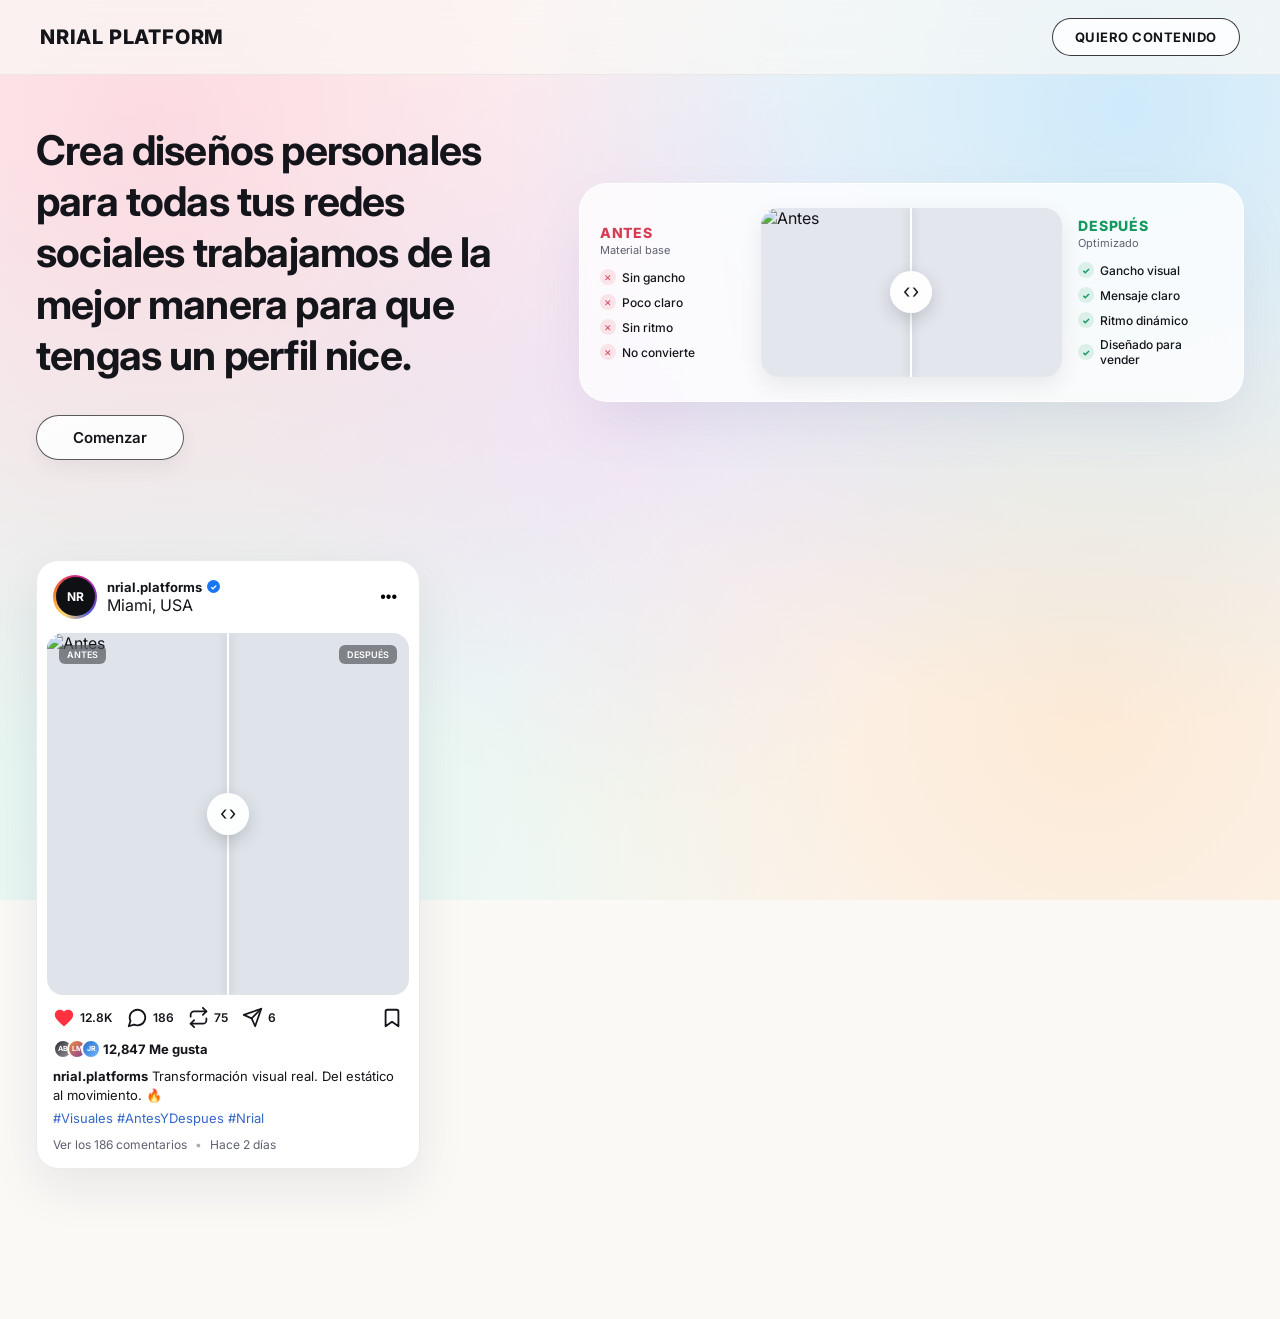
==== index.html @ 4b120d2f "let be" ====
<!doctype html>
<html lang="es">

<head>
  <meta charset="utf-8" />
  <meta name="viewport" content="width=device-width, initial-scale=1" />
  <title>NRIAL PLATFORM</title>

  <!-- Tipografía Inter -->
  <link rel="preconnect" href="https://fonts.googleapis.com">
  <link rel="preconnect" href="https://fonts.gstatic.com" crossorigin>
  <link href="https://fonts.googleapis.com/css2?family=Inter:wght@400;500;600;700;800&display=swap" rel="stylesheet">

  <link rel="stylesheet" href="styles.css" />
</head>

<body>

  <!-- =========================================
       BARRA DE NAVEGACIÓN
  ========================================== -->
  <header class="navbar">
    <div class="nav-container">
      <div class="brand">NRIAL PLATFORM</div>
      <a href="#contacto" class="btn-nav">QUIERO CONTENIDO</a>
    </div>
  </header>


  <!-- =========================================
       1. SECCIÓN INICIO (HERO HORIZONTAL 16:9)
  ========================================== -->
  <section class="hero-wrapper">
    <div class="hero-grid">

      <div class="hero-left">
        <h1 class="hero-title">
          Crea diseños personales para todas tus redes sociales trabajamos de la mejor manera para que tengas un perfil nice.
        </h1>

        <div class="hero-action">
          <a href="#comenzar" class="btn-start">Comenzar</a>
        </div>
      </div>

      <div class="hero-right">
        <div class="card-horizontal">

          <div class="panel-side side-before">
            <h2 class="panel-title">ANTES</h2>
            <span class="panel-subtitle">Material base</span>
            <ul class="panel-list">
              <li><span class="bullet-cross">✕</span> Sin gancho</li>
              <li><span class="bullet-cross">✕</span> Poco claro</li>
              <li><span class="bullet-cross">✕</span> Sin ritmo</li>
              <li><span class="bullet-cross">✕</span> No convierte</li>
            </ul>
          </div>

          <!-- Comparador horizontal del Hero -->
          <div class="comparator-16-9" data-comparison>
            <img
              class="media-layer"
              src="assets/videoantes.webp"
              alt="Antes"
              draggable="false"
            />

            <div class="media-clip">
              <img
                class="media-layer"
                src="assets/videodespues.webp"
                alt="Después"
                draggable="false"
              />
            </div>

            <div class="slider-line"></div>
            <div class="slider-handle">
              <span>‹</span><span>›</span>
            </div>
          </div>

          <div class="panel-side side-after">
            <h2 class="panel-title">DESPUÉS</h2>
            <span class="panel-subtitle">Optimizado</span>
            <ul class="panel-list">
              <li><span class="bullet-check">✓</span> Gancho visual</li>
              <li><span class="bullet-check">✓</span> Mensaje claro</li>
              <li><span class="bullet-check">✓</span> Ritmo dinámico</li>
              <li><span class="bullet-check">✓</span> Diseñado para vender</li>
            </ul>
          </div>

        </div>
      </div>

    </div>
  </section>


  <!-- =========================================
       2. SECCIÓN GALERÍA (GRID 2x3 + VER MÁS)
  ========================================== -->
  <section class="gallery-section">
    <div class="gallery-container">

      <!-- Cuadrícula 2x3 donde se inyectan las publicaciones -->
      <div class="cards-grid" id="cards-grid"></div>

      <!-- Botón Ver Más -->
      <div class="load-more-wrap">
        <button id="load-more-btn" class="btn-load-more" type="button">
          Ver más...
        </button>
      </div>

    </div>
  </section>

<!-- =========================================
       PLANTILLA REUTILIZABLE (TEXTOS 100% ESTÁTICOS)
  ========================================== -->
  <template id="card-template">
    <article class="ig-card">

      <!-- HEADER FIJO -->
      <header class="post-header">
        <div class="profile">
          <div class="story-ring">
            <div class="avatar"><span>NR</span></div>
          </div>

          <div class="profile-meta">
            <div class="username-row">
              <strong>nrial.platforms</strong>
              <span class="verified" aria-label="verificado">✓</span>
            </div>
            <span class="location">Miami, USA</span>
          </div>
        </div>

        <button class="more" type="button" aria-label="Más opciones">•••</button>
      </header>

      <!-- COMPARADOR (SOLO CAMBIAN LAS RUTAS) -->
      <div class="comparison-wrap">
        <div class="comparison" data-comparison>
          <img class="before-media" alt="Antes" draggable="false" loading="lazy" />

          <div class="after-clip">
            <video class="after-video" muted loop playsinline preload="none"></video>
          </div>

          <span class="media-label before-label">Antes</span>
          <span class="media-label after-label">Después</span>

          <div class="slider-line"></div>
          <div class="slider-handle">
            <span>‹</span><span>›</span>
          </div>
        </div>
      </div>

      <!-- ACCIONES FIJAS -->
      <div class="post-actions">
        <div class="left-actions">
          <div class="action-item liked">
            <svg aria-label="Me gusta" width="22" height="22" viewBox="0 0 24 24" fill="#ff3040">
              <path d="M12 21.35l-1.45-1.32C5.4 15.36 2 12.28 2 8.5 2 5.42 4.42 3 7.5 3c1.74 0 3.41.81 4.5 2.09C13.09 3.81 14.76 3 16.5 3 19.58 3 22 5.42 22 8.5c0 3.78-3.4 6.86-8.55 11.54L12 21.35z"/>
            </svg>
            <span>12.8K</span>
          </div>

          <div class="action-item">
            <svg aria-label="Comentar" width="22" height="22" viewBox="0 0 24 24" fill="none" stroke="currentColor" stroke-width="2" stroke-linecap="round" stroke-linejoin="round">
              <path d="M21 11.5a8.38 8.38 0 0 1-.9 3.8 8.5 8.5 0 0 1-7.6 4.7 8.38 8.38 0 0 1-3.8-.9L3 21l1.9-5.7a8.38 8.38 0 0 1-.9-3.8 8.5 8.5 0 0 1 4.7-7.6 8.38 8.38 0 0 1 3.8-.9h.5a8.48 8.48 0 0 1 8 8v.5z"/>
            </svg>
            <span>186</span>
          </div>

          <div class="action-item">
            <svg aria-label="Repost" width="21" height="21" viewBox="0 0 24 24" fill="none" stroke="currentColor" stroke-width="2" stroke-linecap="round" stroke-linejoin="round">
              <polyline points="17 1 21 5 17 9"></polyline>
              <path d="M3 11V9a4 4 0 0 1 4-4h14"></path>
              <polyline points="7 23 3 19 7 15"></polyline>
              <path d="M21 13v2a4 4 0 0 1-4 4H3"></path>
            </svg>
            <span>75</span>
          </div>

          <div class="action-item">
            <svg aria-label="Compartir" width="21" height="21" viewBox="0 0 24 24" fill="none" stroke="currentColor" stroke-width="2" stroke-linecap="round" stroke-linejoin="round">
              <line x1="22" y1="2" x2="11" y2="13"></line>
              <polygon points="22 2 15 22 11 13 2 9 22 2"></polygon>
            </svg>
            <span>6</span>
          </div>
        </div>

        <div class="action-item save-action">
          <svg aria-label="Guardar" width="22" height="22" viewBox="0 0 24 24" fill="none" stroke="currentColor" stroke-width="2" stroke-linecap="round" stroke-linejoin="round">
            <path d="M19 21l-7-5-7 5V5a2 2 0 0 1 2-2h10a2 2 0 0 1 2 2z"></path>
          </svg>
        </div>
      </div>

      <!-- ENGAGEMENT FIJO -->
      <div class="engagement">
        <div class="mini-avatars" aria-hidden="true">
          <span>AB</span><span>LM</span><span>JR</span>
        </div>
        <strong>12,847 Me gusta</strong>
      </div>

      <!-- DESCRIPCIÓN FIJA -->
      <div class="caption">
        <strong>nrial.platforms</strong>
        <span>Transformación visual real. Del estático al movimiento. 🔥</span>
        <div class="hashtags">#Visuales #AntesYDespues #Nrial</div>
      </div>

      <!-- FOOTER FIJO -->
      <footer class="post-footer">
        <button class="comments-link" type="button">Ver los 186 comentarios</button>
        <span class="dot">•</span>
        <span>Hace 2 días</span>
      </footer>

    </article>
  </template>

  <script src="script.js"></script>
</body>

</html>
---- styles.css ----
* {
  box-sizing: border-box;
}

:root {
  --text-main: #14151a;
  --text-muted: #5e6170;
  --bg-paper: #fbf9f6;
  --card-glass: rgba(255, 255, 255, 0.78);
  --border-soft: rgba(255, 255, 255, 0.95);
  --shadow-watercolor: 0 24px 60px -15px rgba(115, 95, 145, 0.15);
}

html, body {
  margin: 0;
  min-height: 100%;
  font-family: 'Inter', system-ui, -apple-system, sans-serif;
  color: var(--text-main);
  background-color: var(--bg-paper);

  /* Estilo Acuarela Orgánico */
  background-image:
    radial-gradient(circle at 12% 14%, rgba(255, 185, 205, 0.48) 0%, transparent 48%),
    radial-gradient(circle at 88% 12%, rgba(165, 220, 255, 0.52) 0%, transparent 45%),
    radial-gradient(circle at 50% 45%, rgba(225, 205, 255, 0.38) 0%, transparent 50%),
    radial-gradient(circle at 85% 80%, rgba(255, 215, 175, 0.45) 0%, transparent 46%),
    radial-gradient(circle at 15% 85%, rgba(185, 240, 232, 0.42) 0%, transparent 50%);
  background-attachment: fixed;
}

/* ======================================================
   NAVBAR
====================================================== */

.navbar {
  width: 100%;
  padding: 18px 40px;
  background: rgba(251, 249, 246, 0.65);
  backdrop-filter: blur(14px);
  -webkit-backdrop-filter: blur(14px);
  border-bottom: 1px solid rgba(225, 220, 215, 0.6);
  position: sticky;
  top: 0;
  z-index: 100;
}

.nav-container {
  max-width: 1400px;
  margin: 0 auto;
  display: flex;
  justify-content: space-between;
  align-items: center;
}

.brand {
  font-size: 20px;
  font-weight: 800;
  letter-spacing: 0.04em;
}

.btn-nav {
  text-decoration: none;
  font-size: 13px;
  font-weight: 700;
  letter-spacing: 0.04em;
  color: var(--text-main);
  padding: 10px 22px;
  border-radius: 999px;
  border: 1.5px solid rgba(20, 21, 26, 0.85);
  background: rgba(255, 255, 255, 0.85);
  transition: all 0.25s ease;
}

.btn-nav:hover {
  background: #14151a;
  color: #fff;
}

/* ======================================================
   1. HERO (INICIO)
====================================================== */

.hero-wrapper {
  max-width: 1400px;
  margin: 0 auto;
  padding: 50px 36px 70px;
}

.hero-grid {
  display: grid;
  grid-template-columns: 1fr 1.35fr;
  gap: 50px;
  align-items: center;
}

.hero-left {
  display: flex;
  flex-direction: column;
  align-items: flex-start;
}

.hero-title {
  font-size: clamp(30px, 3.2vw, 44px);
  line-height: 1.25;
  font-weight: 700;
  letter-spacing: -0.02em;
  margin: 0 0 34px;
}

.btn-start {
  display: inline-block;
  text-decoration: none;
  font-size: 15px;
  font-weight: 600;
  color: var(--text-main);
  background: rgba(255, 255, 255, 0.85);
  padding: 12px 36px;
  border-radius: 999px;
  border: 1.5px solid rgba(20, 21, 26, 0.7);
  box-shadow: 0 8px 20px rgba(0, 0, 0, 0.05);
  transition: all 0.2s ease;
}

.btn-start:hover {
  background: #14151a;
  color: #fff;
  border-color: #14151a;
  transform: translateY(-2px);
  box-shadow: 0 12px 26px rgba(0, 0, 0, 0.12);
}

.hero-right {
  width: 100%;
}

.card-horizontal {
  background: var(--card-glass);
  border: 1px solid var(--border-soft);
  border-radius: 28px;
  padding: 24px 20px;
  box-shadow: var(--shadow-watercolor);
  backdrop-filter: blur(20px);
  -webkit-backdrop-filter: blur(20px);

  display: grid;
  grid-template-columns: 145px 1fr 145px;
  gap: 16px;
  align-items: center;
}

.panel-side {
  display: flex;
  flex-direction: column;
}

.panel-title {
  font-size: 14px;
  font-weight: 800;
  letter-spacing: 0.06em;
  margin: 0;
}

.side-before .panel-title { color: #d63d54; }
.side-after .panel-title { color: #14995f; }

.panel-subtitle {
  font-size: 11px;
  color: var(--text-muted);
  margin-top: 2px;
  margin-bottom: 12px;
}

.panel-list {
  list-style: none;
  padding: 0;
  margin: 0;
  display: flex;
  flex-direction: column;
  gap: 9px;
}

.panel-list li {
  display: flex;
  align-items: center;
  gap: 6px;
  font-size: 12px;
  font-weight: 500;
}

.bullet-cross,
.bullet-check {
  width: 16px;
  height: 16px;
  border-radius: 50%;
  display: inline-grid;
  place-items: center;
  font-size: 9px;
  font-weight: 800;
  flex-shrink: 0;
}

.bullet-cross { background: rgba(230, 70, 90, 0.12); color: #d63d54; }
.bullet-check { background: rgba(20, 160, 100, 0.12); color: #14995f; }

.comparator-16-9 {
  --split: 50%;
  position: relative;
  width: 100%;
  aspect-ratio: 16 / 9;
  border-radius: 18px;
  overflow: hidden;
  background: #e3e6ed;
  user-select: none;
  touch-action: none;
  cursor: ew-resize;
  box-shadow: 0 8px 24px rgba(0, 0, 0, 0.08);
}

.media-layer {
  position: absolute;
  inset: 0;
  width: 100%;
  height: 100%;
  object-fit: cover;
  pointer-events: none;
}

.media-clip {
  position: absolute;
  inset: 0;
  width: 100%;
  height: 100%;
  z-index: 2;
  overflow: hidden;
  clip-path: inset(0 0 0 var(--split, 50%));
  pointer-events: none;
}

/* ======================================================
   SLIDER COMÚN (LÍNEA Y MANIJA)
====================================================== */

.slider-line {
  position: absolute;
  z-index: 8;
  top: 0;
  bottom: 0;
  left: var(--split, 50%);
  width: 2px;
  transform: translateX(-50%);
  background: rgba(255, 255, 255, 0.95);
  box-shadow: 0 0 10px rgba(0, 0, 0, 0.25);
  pointer-events: none;
}

.slider-handle {
  position: absolute;
  z-index: 9;
  top: 50%;
  left: var(--split, 50%);
  transform: translate(-50%, -50%);
  width: 42px;
  height: 42px;
  border-radius: 50%;
  border: 1px solid rgba(255, 255, 255, 0.5);
  background: rgba(255, 255, 255, 0.94);
  backdrop-filter: blur(8px);
  display: flex;
  justify-content: center;
  align-items: center;
  gap: 2px;
  color: #1a1a1a;
  font-size: 20px;
  line-height: 1;
  pointer-events: none;
  box-shadow: 0 6px 18px rgba(0, 0, 0, 0.16);
}

.slider-handle span { transform: translateY(-1px); }

[data-comparison].is-resetting .slider-line,
[data-comparison].is-resetting .slider-handle {
  transition: left 0.45s cubic-bezier(0.25, 1, 0.5, 1);
}

[data-comparison].is-resetting .media-clip,
[data-comparison].is-resetting .after-clip {
  transition: clip-path 0.45s cubic-bezier(0.25, 1, 0.5, 1);
}

/* ======================================================
   2. GALERÍA EN FORMATO 2x3 Y BOTÓN "VER MÁS"
====================================================== */

.gallery-section {
  max-width: 1400px;
  margin: 0 auto;
  padding: 30px 36px 100px;
}

/* Grilla estricta de 3 columnas en escritorio (formando filas de 3) */
.cards-grid {
  display: grid;
  grid-template-columns: repeat(3, 1fr);
  gap: 28px;
  width: 100%;
  align-items: start;
}

.load-more-wrap {
  display: flex;
  justify-content: center;
  margin-top: 50px;
}

.btn-load-more {
  border: 1.5px solid rgba(20, 21, 26, 0.85);
  background: rgba(255, 255, 255, 0.88);
  backdrop-filter: blur(10px);
  color: var(--text-main);
  padding: 13px 44px;
  font-size: 14px;
  font-weight: 700;
  letter-spacing: 0.04em;
  border-radius: 999px;
  cursor: pointer;
  box-shadow: 0 8px 22px rgba(0, 0, 0, 0.06);
  transition: all 0.25s ease;
}

.btn-load-more:hover {
  background: #14151a;
  color: #fff;
  transform: translateY(-2px);
  box-shadow: 0 12px 28px rgba(0, 0, 0, 0.14);
}

.btn-load-more.is-hidden {
  display: none;
}

/* ======================================================
   CARTILLA DE INSTAGRAM
====================================================== */

.ig-card {
  width: 100%;
  background: #fff;
  border: 1px solid #e9e9ee;
  border-radius: 22px;
  overflow: hidden;
  box-shadow: 0 20px 50px rgba(30, 20, 50, 0.08);
}

.post-header {
  display: flex;
  align-items: center;
  justify-content: space-between;
  padding: 14px 16px;
}

.profile {
  display: flex;
  align-items: center;
  gap: 10px;
}

.story-ring {
  width: 44px;
  height: 44px;
  padding: 2.5px;
  border-radius: 50%;
  background: conic-gradient(from 210deg, #feda75, #fa7e1e, #d62976, #962fbf, #4f5bd5, #feda75);
}

.avatar {
  width: 100%;
  height: 100%;
  border-radius: 50%;
  display: grid;
  place-items: center;
  background: #0f1014;
  color: #fff;
  font-weight: 700;
  font-size: 12px;
}

.profile-meta { display: flex; flex-direction: column; }
.username-row { display: flex; align-items: center; gap: 5px; }
.username-row strong { font-size: 13px; }
.verified {
  width: 13px;
  height: 13px;
  border-radius: 50%;
  display: inline-grid;
  place-items: center;
  background: #1976f3;
  color: #fff;
  font-size: 8px;
  font-weight: 800;
}
.card-location { font-size: 11px; color: var(--text-muted); }
.more { border: 0; background: transparent; cursor: pointer; font-size: 16px; }

.comparison-wrap { padding: 0 10px; }

/* ======================================================
   COMPARADOR DE CARTILLAS (FORMA CUADRADA 1:1 FIJA)
====================================================== */

.comparison {
  --split: 50%;
  position: relative;
  width: 100%;
  aspect-ratio: 1 / 1; /* Garantiza que nunca se colapse aunque la imagen esté cargando */
  border-radius: 16px;
  overflow: hidden;
  background: #dfe4eb;
  user-select: none;
  touch-action: none;
  cursor: ew-resize;
}

.before-media {
  position: absolute;
  inset: 0;
  width: 100%;
  height: 100%;
  object-fit: cover;
  pointer-events: none;
}
.before-media {
  display: block;
  width: 100%;
  height: auto;
  object-fit: cover;
  pointer-events: none;
}

.after-clip {
  position: absolute;
  inset: 0;
  width: 100%;
  height: 100%;
  z-index: 2;
  overflow: hidden;
  clip-path: inset(0 0 0 var(--split, 50%));
  pointer-events: none;
}

.after-clip video {
  position: absolute;
  inset: 0;
  width: 100%;
  height: 100%;
  object-fit: cover;
}

.media-label {
  position: absolute;
  top: 12px;
  z-index: 6;
  padding: 4px 8px;
  border-radius: 6px;
  background: rgba(12, 14, 18, 0.45);
  backdrop-filter: blur(10px);
  color: #fff;
  font-size: 9px;
  font-weight: 600;
  text-transform: uppercase;
  pointer-events: none;
}
.before-label { left: 12px; }
.after-label { right: 12px; }

.post-actions {
  display: flex;
  justify-content: space-between;
  align-items: center;
  padding: 12px 16px 0;
  user-select: none;
}

.left-actions { display: flex; gap: 14px; }
.action-item {
  display: inline-flex;
  align-items: center;
  gap: 5px;
  font-size: 12px;
  font-weight: 600;
}
.action-item svg { display: block; }
.action-item.save-action { margin-left: auto; }

.engagement {
  display: flex;
  align-items: center;
  gap: 8px;
  padding: 10px 16px 0;
  font-size: 13px;
}

.mini-avatars { display: flex; }
.mini-avatars span {
  width: 20px;
  height: 20px;
  margin-right: -6px;
  border-radius: 50%;
  display: grid;
  place-items: center;
  color: #fff;
  font-size: 7px;
  font-weight: 700;
  border: 2px solid #fff;
  background: linear-gradient(135deg, #2d2d37, #999);
}
.mini-avatars span:nth-child(2) { background: linear-gradient(135deg, #f28b30, #8440a7); }
.mini-avatars span:nth-child(3) { background: linear-gradient(135deg, #2870c7, #72b6ff); }

.caption { padding: 8px 16px 0; font-size: 13px; line-height: 1.45; }
.hashtags { margin-top: 4px; color: #3567c7; }

.post-footer {
  display: flex;
  align-items: center;
  gap: 8px;
  padding: 10px 16px 16px;
  color: var(--text-muted);
  font-size: 12px;
}
.comments-link { border: 0; background: transparent; padding: 0; font: inherit; color: inherit; }
.dot { color: #aaa; }

/* ======================================================
   RESPONSIVE (3 -> 2 -> 1 COLUMNAS)
====================================================== */

@media (max-width: 1180px) {
  .hero-grid {
    grid-template-columns: 1fr;
    gap: 40px;
  }
  .cards-grid {
    grid-template-columns: repeat(2, 1fr);
  }
}

@media (max-width: 760px) {
  .card-horizontal {
    grid-template-columns: 1fr;
    gap: 18px;
  }
  .comparator-16-9 {
    order: -1;
  }
  .panel-side {
    align-items: center;
    text-align: center;
  }
  .cards-grid {
    grid-template-columns: 1fr;
  }
}
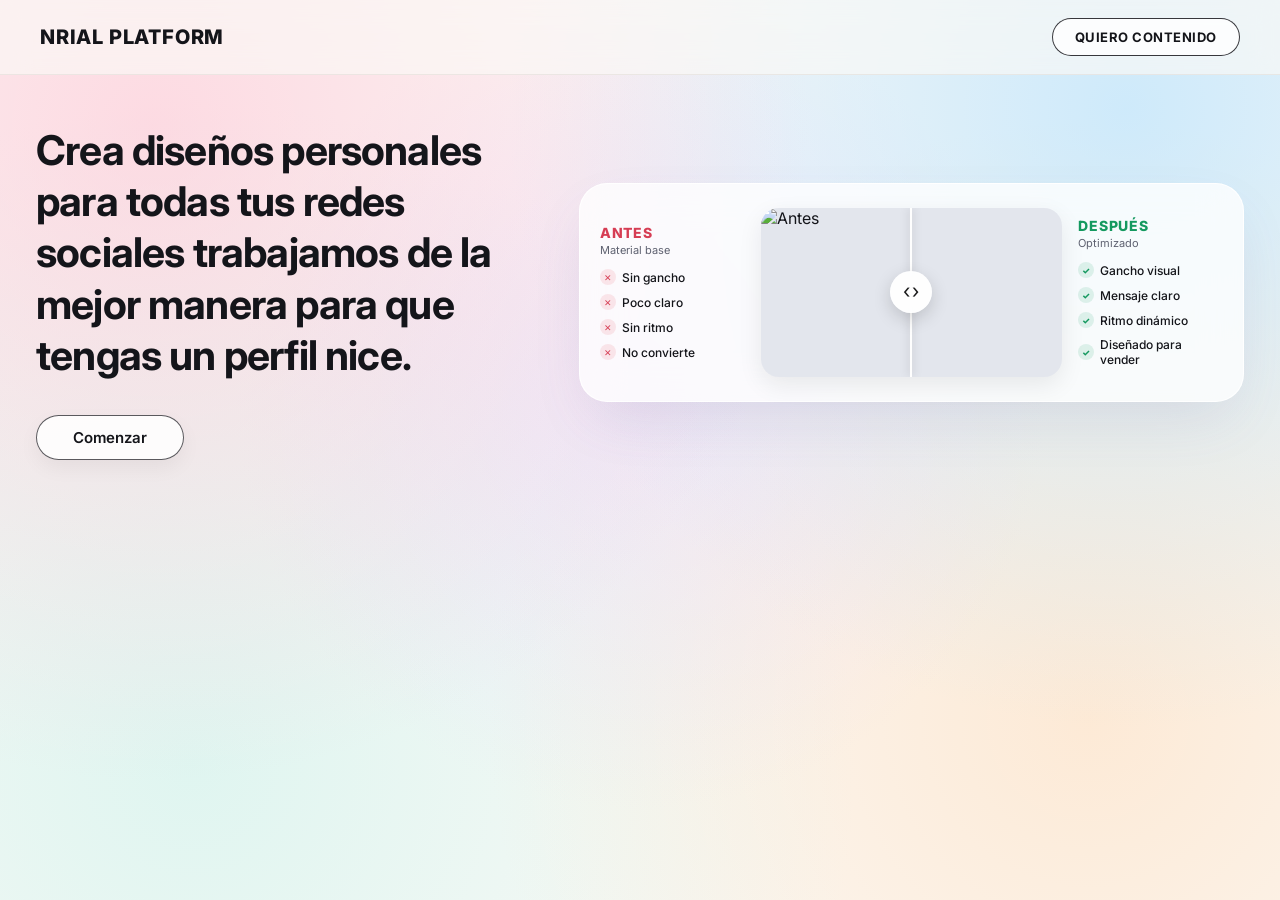
==== commit 61a58478: "ULTEP" ====
--- a/index.html
+++ b/index.html
@@ -230,7 +230,7 @@
     </article>
   </template>
 
-  <script src="script.js"></script>
+  <script src="script.js?v=2"></script>
 </body>
 
 </html>
--- a/styles.css
+++ b/styles.css
@@ -560,4 +560,18 @@
   .cards-grid {
     grid-template-columns: 1fr;
   }
+}
+
+
+/* Asegura que tanto video como imagen ocupen el 100% del contenedor recortado */
+.after-clip video,
+.after-clip img,
+.after-clip .after-media {
+  position: absolute;
+  top: 0;
+  left: 0;
+  width: 100%;
+  height: 100%;
+  object-fit: cover;
+  pointer-events: none;
 }
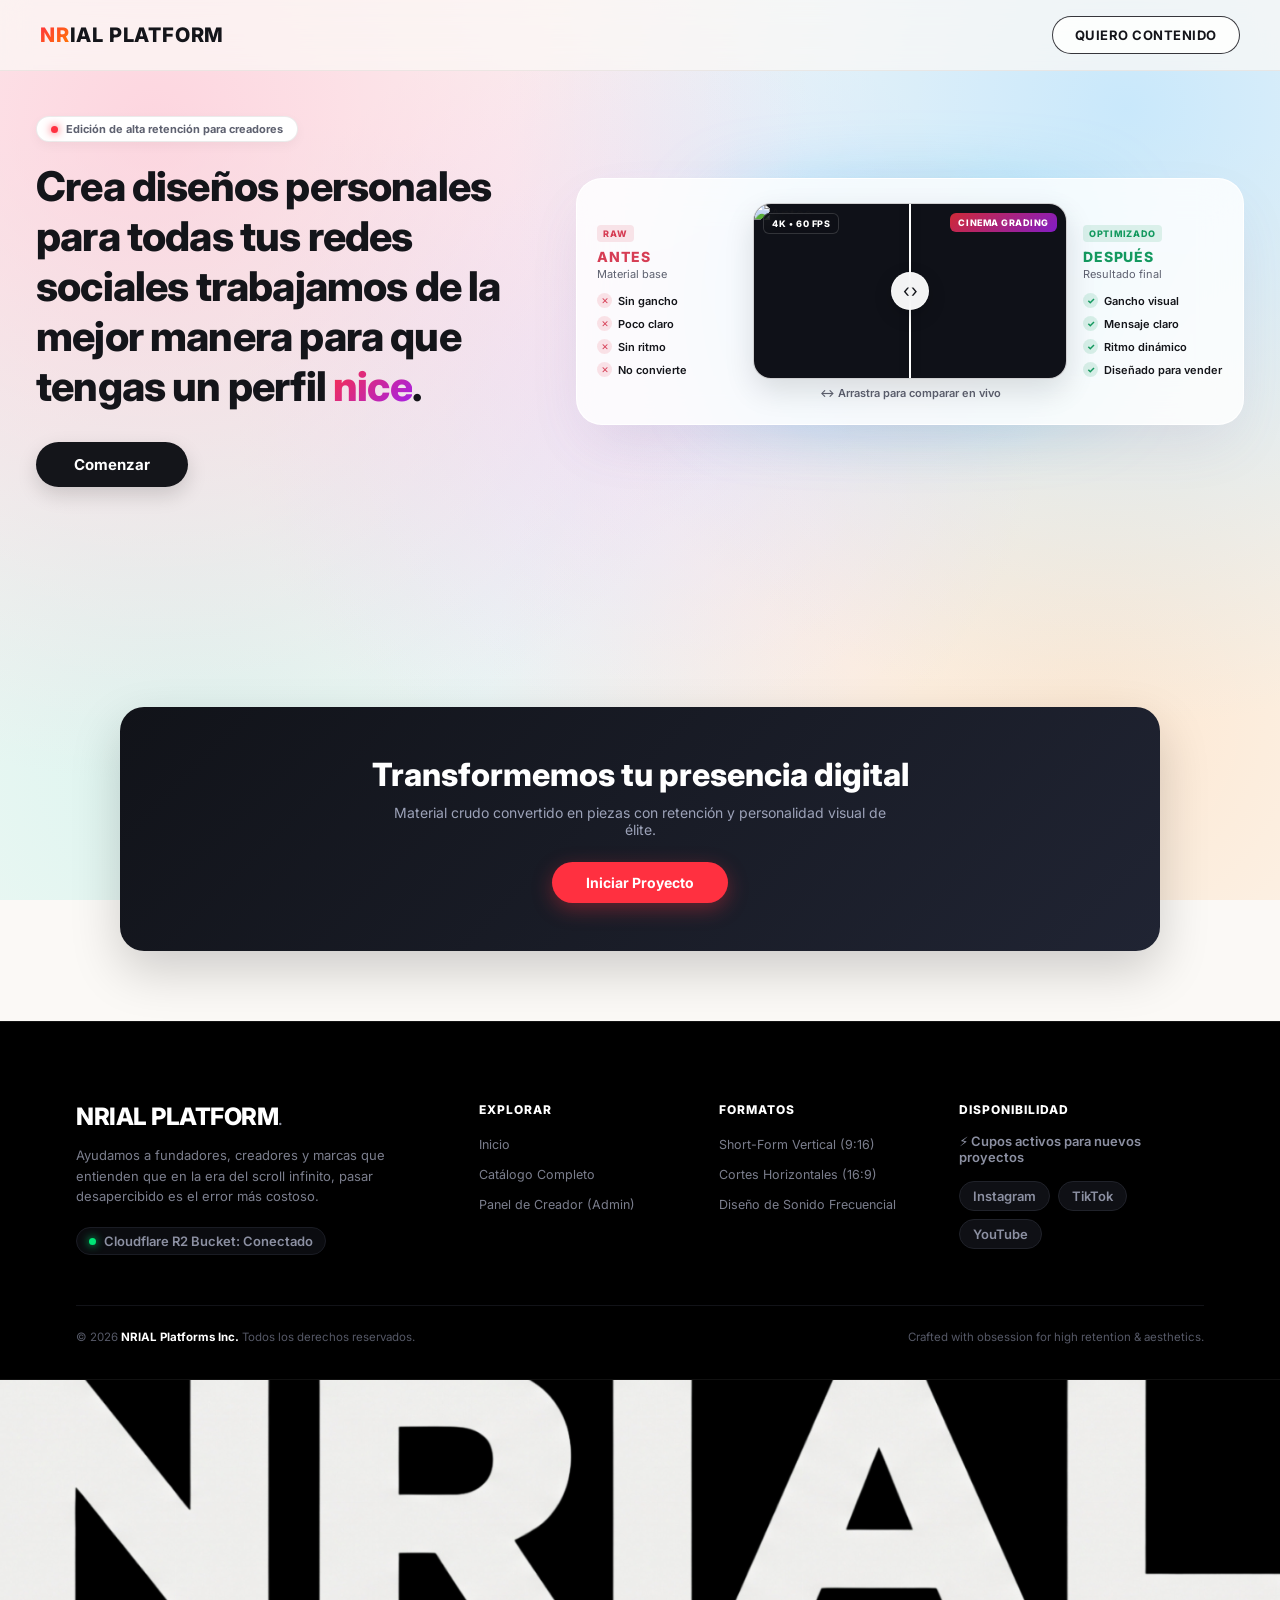
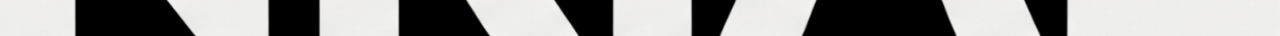
==== commit 80c9071b: "dale che" ====
--- a/index.html
+++ b/index.html
@@ -1,19 +1,16 @@
 <!doctype html>
 <html lang="es">
-
 <head>
   <meta charset="utf-8" />
   <meta name="viewport" content="width=device-width, initial-scale=1" />
   <title>NRIAL PLATFORM</title>
-
-  <!-- Tipografía Inter -->
+  
+  <!-- Tipografía Inter y acentos de diseño -->
   <link rel="preconnect" href="https://fonts.googleapis.com">
   <link rel="preconnect" href="https://fonts.gstatic.com" crossorigin>
-  <link href="https://fonts.googleapis.com/css2?family=Inter:wght@400;500;600;700;800&display=swap" rel="stylesheet">
-
+  <link href="https://fonts.googleapis.com/css2?family=Inter:wght@400;500;600;700;800&family=Syne:wght@700;800&display=swap" rel="stylesheet">
   <link rel="stylesheet" href="styles.css" />
 </head>
-
 <body>
 
   <!-- =========================================
@@ -21,32 +18,42 @@
   ========================================== -->
   <header class="navbar">
     <div class="nav-container">
-      <div class="brand">NRIAL PLATFORM</div>
+      <a href="index.html" class="brand">
+        <span class="brand-glow">NR</span>IAL PLATFORM
+      </a>
       <a href="#contacto" class="btn-nav">QUIERO CONTENIDO</a>
     </div>
   </header>
 
-
-  <!-- =========================================
-       1. SECCIÓN INICIO (HERO HORIZONTAL 16:9)
+  <!-- =========================================
+       1. HERO HORIZONTAL 16:9 CON COLOR Y DETALLES
   ========================================== -->
   <section class="hero-wrapper">
     <div class="hero-grid">
-
+      
+      <!-- Columna Izquierda: Copy Principal -->
       <div class="hero-left">
+        <div class="hero-pill-badge">
+          <span class="pill-dot"></span>
+          <span>Edición de alta retención para creadores</span>
+        </div>
         <h1 class="hero-title">
-          Crea diseños personales para todas tus redes sociales trabajamos de la mejor manera para que tengas un perfil nice.
+          Crea diseños personales para todas tus redes sociales trabajamos de la mejor manera para que tengas un perfil <span class="highlight-gradient">nice</span>.
         </h1>
-
         <div class="hero-action">
-          <a href="#comenzar" class="btn-start">Comenzar</a>
-        </div>
-      </div>
-
+          <a href="#galeria" class="btn-start">Comenzar</a>
+        </div>
+      </div>
+
+      <!-- Columna Derecha: Tarjeta 16:9 enriquecida -->
       <div class="hero-right">
+        <!-- Resplandor dinámico de fondo (Halo cromático) -->
+        <div class="hero-ambient-glow"></div>
+
         <div class="card-horizontal">
-
+          <!-- Lateral ANTES -->
           <div class="panel-side side-before">
+            <span class="panel-chip chip-before">RAW</span>
             <h2 class="panel-title">ANTES</h2>
             <span class="panel-subtitle">Material base</span>
             <ul class="panel-list">
@@ -57,33 +64,42 @@
             </ul>
           </div>
 
-          <!-- Comparador horizontal del Hero -->
-          <div class="comparator-16-9" data-comparison>
-            <img
-              class="media-layer"
-              src="assets/videoantes.webp"
-              alt="Antes"
-              draggable="false"
-            />
-
-            <div class="media-clip">
+          <!-- Comparador 16:9 con badges de detalle -->
+          <div class="comparator-outer">
+            <div class="badge-cinema badge-top-left">4K • 60 FPS</div>
+            <div class="badge-cinema badge-top-right">CINEMA GRADING</div>
+
+            <div class="comparator-16-9" data-comparison>
               <img
                 class="media-layer"
-                src="assets/videodespues.webp"
-                alt="Después"
+                src="assets/videoantes.webp"
+                alt="Antes"
                 draggable="false"
               />
-            </div>
-
-            <div class="slider-line"></div>
-            <div class="slider-handle">
-              <span>‹</span><span>›</span>
-            </div>
-          </div>
-
+              <div class="media-clip">
+                <img
+                  class="media-layer"
+                  src="assets/videodespues.webp"
+                  alt="Después"
+                  draggable="false"
+                />
+              </div>
+              <div class="slider-line"></div>
+              <div class="slider-handle">
+                <span>‹</span><span>›</span>
+              </div>
+            </div>
+
+            <div class="slider-hint">
+              <span>↔ Arrastra para comparar en vivo</span>
+            </div>
+          </div>
+
+          <!-- Lateral DESPUÉS -->
           <div class="panel-side side-after">
+            <span class="panel-chip chip-after">OPTIMIZADO</span>
             <h2 class="panel-title">DESPUÉS</h2>
-            <span class="panel-subtitle">Optimizado</span>
+            <span class="panel-subtitle">Resultado final</span>
             <ul class="panel-list">
               <li><span class="bullet-check">✓</span> Gancho visual</li>
               <li><span class="bullet-check">✓</span> Mensaje claro</li>
@@ -91,46 +107,122 @@
               <li><span class="bullet-check">✓</span> Diseñado para vender</li>
             </ul>
           </div>
-
         </div>
       </div>
 
     </div>
   </section>
 
-
-  <!-- =========================================
-       2. SECCIÓN GALERÍA (GRID 2x3 + VER MÁS)
-  ========================================== -->
-  <section class="gallery-section">
+  <!-- =========================================
+       2. SECCIÓN GALERÍA (MÁXIMO 6 CARTILLAS COMPACTAS)
+  ========================================== -->
+  <section class="gallery-section" id="galeria">
     <div class="gallery-container">
-
-      <!-- Cuadrícula 2x3 donde se inyectan las publicaciones -->
+      <!-- Cuadrícula donde JS inyecta exactamente 6 tarjetas -->
       <div class="cards-grid" id="cards-grid"></div>
 
-      <!-- Botón Ver Más -->
+      <!-- Botón que redirige al HTML del catálogo completo -->
       <div class="load-more-wrap">
-        <button id="load-more-btn" class="btn-load-more" type="button">
+        <a href="galeria.html" id="load-more-btn" class="btn-load-more">
           Ver más...
-        </button>
-      </div>
-
+        </a>
+      </div>
     </div>
   </section>
 
-<!-- =========================================
-       PLANTILLA REUTILIZABLE (TEXTOS 100% ESTÁTICOS)
+  <!-- =========================================
+       3. BANNER PRE-FOOTER (CONVERSIÓN)
+  ========================================== -->
+  <section class="cta-banner" id="contacto">
+    <div class="cta-inner">
+      <h2>Transformemos tu presencia digital</h2>
+      <p>Material crudo convertido en piezas con retención y personalidad visual de élite.</p>
+      <a href="https://wa.me/" target="_blank" rel="noopener" class="btn-cta-main">
+        Iniciar Proyecto
+      </a>
+    </div>
+  </section>
+
+  <!-- =========================================
+        PIE DE PÁGINA TOTALMENTE EN NEGRO (#000000)
+    ========================================== -->
+    <footer class="footer-creative">
+      <div class="footer-container">
+        <div class="footer-top">
+          <!-- Manifiesto -->
+          <div class="footer-col brand-col">
+            <div class="footer-brand">NRIAL PLATFORM<span class="brand-dot">.</span></div>
+            <p class="footer-manifesto">
+              Ayudamos a fundadores, creadores y marcas que entienden que en la era del scroll infinito, pasar desapercibido es el error más costoso.
+            </p>
+            <div class="system-status">
+              <span class="status-indicator"></span>
+              <span class="status-text">Cloudflare R2 Bucket: Conectado</span>
+            </div>
+          </div>
+
+          <!-- Enlaces -->
+          <div class="footer-col">
+            <h4 class="col-title">Explorar</h4>
+            <ul class="col-links">
+              <li><a href="index.html">Inicio</a></li>
+              <li><a href="galeria.html">Catálogo Completo</a></li>
+              <li><a href="admin.html">Panel de Creador (Admin)</a></li>
+            </ul>
+          </div>
+
+          <!-- Formatos -->
+          <div class="footer-col">
+            <h4 class="col-title">Formatos</h4>
+            <ul class="col-links">
+              <li><span>Short-Form Vertical (9:16)</span></li>
+              <li><span>Cortes Horizontales (16:9)</span></li>
+              <li><span>Diseño de Sonido Frecuencial</span></li>
+            </ul>
+          </div>
+
+          <!-- Disponibilidad -->
+          <div class="footer-col">
+            <h4 class="col-title">Disponibilidad</h4>
+            <div class="studio-clock">
+              <span>⚡ Cupos activos para nuevos proyectos</span>
+            </div>
+            <div class="social-pills">
+              <a href="https://instagram.com" target="_blank" rel="noopener" class="social-pill">Instagram</a>
+              <a href="https://tiktok.com" target="_blank" rel="noopener" class="social-pill">TikTok</a>
+              <a href="https://youtube.com" target="_blank" rel="noopener" class="social-pill">YouTube</a>
+            </div>
+          </div>
+        </div>
+
+        <!-- Barra de copyright -->
+        <div class="footer-bottom">
+          <div class="copyright">
+            © 2026 <strong>NRIAL Platforms Inc.</strong> Todos los derechos reservados.
+          </div>
+          <div class="signature">
+            Crafted with obsession for high retention & aesthetics.
+          </div>
+        </div>
+      </div>
+
+      <!-- IMAGEN NRIAL DEBAJO DEL PIE DE PÁGINA (100% ANCHO) -->
+      <div class="footer-image-strip">
+        <img src="nrial.png" alt="NRIAL" class="nrial-bottom-img" />
+      </div>
+    </footer>
+
+  <!-- =========================================
+       PLANTILLA DE CARTILLA: EXACTA AL ORIGINAL
   ========================================== -->
   <template id="card-template">
     <article class="ig-card">
-
       <!-- HEADER FIJO -->
       <header class="post-header">
         <div class="profile">
           <div class="story-ring">
             <div class="avatar"><span>NR</span></div>
           </div>
-
           <div class="profile-meta">
             <div class="username-row">
               <strong>nrial.platforms</strong>
@@ -139,29 +231,23 @@
             <span class="location">Miami, USA</span>
           </div>
         </div>
-
         <button class="more" type="button" aria-label="Más opciones">•••</button>
       </header>
-
       <!-- COMPARADOR (SOLO CAMBIAN LAS RUTAS) -->
       <div class="comparison-wrap">
         <div class="comparison" data-comparison>
           <img class="before-media" alt="Antes" draggable="false" loading="lazy" />
-
           <div class="after-clip">
             <video class="after-video" muted loop playsinline preload="none"></video>
           </div>
-
           <span class="media-label before-label">Antes</span>
           <span class="media-label after-label">Después</span>
-
           <div class="slider-line"></div>
           <div class="slider-handle">
             <span>‹</span><span>›</span>
           </div>
         </div>
       </div>
-
       <!-- ACCIONES FIJAS -->
       <div class="post-actions">
         <div class="left-actions">
@@ -171,14 +257,12 @@
             </svg>
             <span>12.8K</span>
           </div>
-
           <div class="action-item">
             <svg aria-label="Comentar" width="22" height="22" viewBox="0 0 24 24" fill="none" stroke="currentColor" stroke-width="2" stroke-linecap="round" stroke-linejoin="round">
               <path d="M21 11.5a8.38 8.38 0 0 1-.9 3.8 8.5 8.5 0 0 1-7.6 4.7 8.38 8.38 0 0 1-3.8-.9L3 21l1.9-5.7a8.38 8.38 0 0 1-.9-3.8 8.5 8.5 0 0 1 4.7-7.6 8.38 8.38 0 0 1 3.8-.9h.5a8.48 8.48 0 0 1 8 8v.5z"/>
             </svg>
             <span>186</span>
           </div>
-
           <div class="action-item">
             <svg aria-label="Repost" width="21" height="21" viewBox="0 0 24 24" fill="none" stroke="currentColor" stroke-width="2" stroke-linecap="round" stroke-linejoin="round">
               <polyline points="17 1 21 5 17 9"></polyline>
@@ -188,7 +272,6 @@
             </svg>
             <span>75</span>
           </div>
-
           <div class="action-item">
             <svg aria-label="Compartir" width="21" height="21" viewBox="0 0 24 24" fill="none" stroke="currentColor" stroke-width="2" stroke-linecap="round" stroke-linejoin="round">
               <line x1="22" y1="2" x2="11" y2="13"></line>
@@ -197,14 +280,12 @@
             <span>6</span>
           </div>
         </div>
-
         <div class="action-item save-action">
           <svg aria-label="Guardar" width="22" height="22" viewBox="0 0 24 24" fill="none" stroke="currentColor" stroke-width="2" stroke-linecap="round" stroke-linejoin="round">
             <path d="M19 21l-7-5-7 5V5a2 2 0 0 1 2-2h10a2 2 0 0 1 2 2z"></path>
           </svg>
         </div>
       </div>
-
       <!-- ENGAGEMENT FIJO -->
       <div class="engagement">
         <div class="mini-avatars" aria-hidden="true">
@@ -212,25 +293,22 @@
         </div>
         <strong>12,847 Me gusta</strong>
       </div>
-
       <!-- DESCRIPCIÓN FIJA -->
       <div class="caption">
         <strong>nrial.platforms</strong>
         <span>Transformación visual real. Del estático al movimiento. 🔥</span>
         <div class="hashtags">#Visuales #AntesYDespues #Nrial</div>
       </div>
-
       <!-- FOOTER FIJO -->
       <footer class="post-footer">
         <button class="comments-link" type="button">Ver los 186 comentarios</button>
         <span class="dot">•</span>
         <span>Hace 2 días</span>
       </footer>
-
     </article>
   </template>
 
-  <script src="script.js?v=2"></script>
+  <script src="script.js"></script>
 </body>
 
 </html>
--- a/styles.css
+++ b/styles.css
@@ -1,3 +1,6 @@
+/* ======================================================
+   CONFIGURACIÓN GENERAL
+====================================================== */
 * {
   box-sizing: border-box;
 }
@@ -6,9 +9,11 @@
   --text-main: #14151a;
   --text-muted: #5e6170;
   --bg-paper: #fbf9f6;
-  --card-glass: rgba(255, 255, 255, 0.78);
+  --card-glass: rgba(255, 255, 255, 0.82);
   --border-soft: rgba(255, 255, 255, 0.95);
   --shadow-watercolor: 0 24px 60px -15px rgba(115, 95, 145, 0.15);
+  --accent-red: #ff3040;
+  --accent-green: #14995f;
 }
 
 html, body {
@@ -17,25 +22,24 @@
   font-family: 'Inter', system-ui, -apple-system, sans-serif;
   color: var(--text-main);
   background-color: var(--bg-paper);
-
-  /* Estilo Acuarela Orgánico */
+  /* Fondo orgánico con mayor riqueza de tonos pastel */
   background-image:
-    radial-gradient(circle at 12% 14%, rgba(255, 185, 205, 0.48) 0%, transparent 48%),
-    radial-gradient(circle at 88% 12%, rgba(165, 220, 255, 0.52) 0%, transparent 45%),
-    radial-gradient(circle at 50% 45%, rgba(225, 205, 255, 0.38) 0%, transparent 50%),
-    radial-gradient(circle at 85% 80%, rgba(255, 215, 175, 0.45) 0%, transparent 46%),
-    radial-gradient(circle at 15% 85%, rgba(185, 240, 232, 0.42) 0%, transparent 50%);
+    radial-gradient(circle at 12% 14%, rgba(255, 185, 205, 0.55) 0%, transparent 48%),
+    radial-gradient(circle at 88% 12%, rgba(165, 220, 255, 0.58) 0%, transparent 45%),
+    radial-gradient(circle at 50% 45%, rgba(225, 205, 255, 0.42) 0%, transparent 50%),
+    radial-gradient(circle at 85% 80%, rgba(255, 215, 175, 0.5) 0%, transparent 46%),
+    radial-gradient(circle at 15% 85%, rgba(185, 240, 232, 0.46) 0%, transparent 50%);
   background-attachment: fixed;
+  overflow-x: hidden;
 }
 
 /* ======================================================
    NAVBAR
 ====================================================== */
-
 .navbar {
   width: 100%;
-  padding: 18px 40px;
-  background: rgba(251, 249, 246, 0.65);
+  padding: 16px 40px;
+  background: rgba(251, 249, 246, 0.72);
   backdrop-filter: blur(14px);
   -webkit-backdrop-filter: blur(14px);
   border-bottom: 1px solid rgba(225, 220, 215, 0.6);
@@ -56,6 +60,14 @@
   font-size: 20px;
   font-weight: 800;
   letter-spacing: 0.04em;
+  text-decoration: none;
+  color: var(--text-main);
+}
+
+.brand-glow {
+  background: linear-gradient(135deg, #ff3040, #ff7b00);
+  -webkit-background-clip: text;
+  -webkit-text-fill-color: transparent;
 }
 
 .btn-nav {
@@ -77,73 +89,103 @@
 }
 
 /* ======================================================
-   1. HERO (INICIO)
+   1. HERO HORIZONTAL (CON DETALLES Y COLOR)
 ====================================================== */
-
 .hero-wrapper {
   max-width: 1400px;
   margin: 0 auto;
-  padding: 50px 36px 70px;
+  padding: 45px 36px 65px;
 }
 
 .hero-grid {
   display: grid;
   grid-template-columns: 1fr 1.35fr;
-  gap: 50px;
-  align-items: center;
-}
-
-.hero-left {
-  display: flex;
-  flex-direction: column;
-  align-items: flex-start;
+  gap: 46px;
+  align-items: center;
+}
+
+.hero-pill-badge {
+  display: inline-flex;
+  align-items: center;
+  gap: 8px;
+  background: #ffffff;
+  padding: 5px 14px;
+  border-radius: 999px;
+  border: 1px solid rgba(0, 0, 0, 0.08);
+  font-size: 11px;
+  font-weight: 700;
+  color: var(--text-muted);
+  margin-bottom: 20px;
+  box-shadow: 0 4px 12px rgba(0, 0, 0, 0.04);
+}
+
+.pill-dot {
+  width: 7px;
+  height: 7px;
+  background: var(--accent-red);
+  border-radius: 50%;
+  box-shadow: 0 0 8px var(--accent-red);
 }
 
 .hero-title {
   font-size: clamp(30px, 3.2vw, 44px);
-  line-height: 1.25;
-  font-weight: 700;
+  line-height: 1.22;
+  font-weight: 800;
   letter-spacing: -0.02em;
-  margin: 0 0 34px;
+  margin: 0 0 30px;
+}
+
+.highlight-gradient {
+  background: linear-gradient(135deg, #ff3040, #a020f0);
+  -webkit-background-clip: text;
+  -webkit-text-fill-color: transparent;
 }
 
 .btn-start {
   display: inline-block;
   text-decoration: none;
   font-size: 15px;
-  font-weight: 600;
-  color: var(--text-main);
-  background: rgba(255, 255, 255, 0.85);
-  padding: 12px 36px;
+  font-weight: 700;
+  color: #fff;
+  background: #14151a;
+  padding: 13px 38px;
   border-radius: 999px;
-  border: 1.5px solid rgba(20, 21, 26, 0.7);
-  box-shadow: 0 8px 20px rgba(0, 0, 0, 0.05);
-  transition: all 0.2s ease;
+  box-shadow: 0 8px 20px rgba(0, 0, 0, 0.15);
+  transition: all 0.25s ease;
 }
 
 .btn-start:hover {
-  background: #14151a;
-  color: #fff;
-  border-color: #14151a;
   transform: translateY(-2px);
-  box-shadow: 0 12px 26px rgba(0, 0, 0, 0.12);
+  box-shadow: 0 12px 28px rgba(0, 0, 0, 0.22);
 }
 
 .hero-right {
-  width: 100%;
+  position: relative;
+  width: 100%;
+}
+
+/* Resplandor ambiental de color detrás del reproductor */
+.hero-ambient-glow {
+  position: absolute;
+  inset: -10px;
+  background: radial-gradient(circle at 50% 50%, rgba(255, 48, 64, 0.18), rgba(0, 180, 255, 0.18), transparent 70%);
+  filter: blur(28px);
+  z-index: 1;
+  pointer-events: none;
 }
 
 .card-horizontal {
+  position: relative;
+  z-index: 2;
   background: var(--card-glass);
   border: 1px solid var(--border-soft);
-  border-radius: 28px;
+  border-radius: 26px;
   padding: 24px 20px;
   box-shadow: var(--shadow-watercolor);
   backdrop-filter: blur(20px);
   -webkit-backdrop-filter: blur(20px);
-
   display: grid;
-  grid-template-columns: 145px 1fr 145px;
+  grid-template-columns: 140px 1fr 140px;
   gap: 16px;
   align-items: center;
 }
@@ -152,6 +194,19 @@
   display: flex;
   flex-direction: column;
 }
+
+.panel-chip {
+  font-size: 9px;
+  font-weight: 800;
+  letter-spacing: 0.08em;
+  padding: 3px 6px;
+  border-radius: 4px;
+  width: fit-content;
+  margin-bottom: 6px;
+}
+
+.chip-before { background: rgba(214, 61, 84, 0.12); color: #d63d54; }
+.chip-after { background: rgba(20, 153, 95, 0.12); color: #14995f; }
 
 .panel-title {
   font-size: 14px;
@@ -176,21 +231,20 @@
   margin: 0;
   display: flex;
   flex-direction: column;
-  gap: 9px;
+  gap: 8px;
 }
 
 .panel-list li {
   display: flex;
   align-items: center;
   gap: 6px;
-  font-size: 12px;
-  font-weight: 500;
-}
-
-.bullet-cross,
-.bullet-check {
-  width: 16px;
-  height: 16px;
+  font-size: 11px;
+  font-weight: 600;
+}
+
+.bullet-cross, .bullet-check {
+  width: 15px;
+  height: 15px;
   border-radius: 50%;
   display: inline-grid;
   place-items: center;
@@ -199,8 +253,40 @@
   flex-shrink: 0;
 }
 
-.bullet-cross { background: rgba(230, 70, 90, 0.12); color: #d63d54; }
-.bullet-check { background: rgba(20, 160, 100, 0.12); color: #14995f; }
+.bullet-cross { background: rgba(230, 70, 90, 0.14); color: #d63d54; }
+.bullet-check { background: rgba(20, 160, 100, 0.14); color: #14995f; }
+
+.comparator-outer {
+  position: relative;
+  width: 100%;
+}
+
+.badge-cinema {
+  position: absolute;
+  z-index: 10;
+  top: 10px;
+  font-size: 9px;
+  font-weight: 800;
+  letter-spacing: 0.06em;
+  padding: 4px 8px;
+  border-radius: 6px;
+  backdrop-filter: blur(8px);
+  -webkit-backdrop-filter: blur(8px);
+  pointer-events: none;
+}
+
+.badge-top-left {
+  left: 10px;
+  background: rgba(14, 16, 22, 0.65);
+  color: #ffffff;
+  border: 1px solid rgba(255, 255, 255, 0.15);
+}
+
+.badge-top-right {
+  right: 10px;
+  background: linear-gradient(135deg, rgba(255, 48, 64, 0.8), rgba(160, 32, 240, 0.8));
+  color: #fff;
+}
 
 .comparator-16-9 {
   --split: 50%;
@@ -209,11 +295,12 @@
   aspect-ratio: 16 / 9;
   border-radius: 18px;
   overflow: hidden;
-  background: #e3e6ed;
+  background: #0f1118;
   user-select: none;
   touch-action: none;
   cursor: ew-resize;
-  box-shadow: 0 8px 24px rgba(0, 0, 0, 0.08);
+  border: 1px solid rgba(255, 255, 255, 0.8);
+  box-shadow: 0 12px 30px rgba(0, 0, 0, 0.12);
 }
 
 .media-layer {
@@ -236,10 +323,17 @@
   pointer-events: none;
 }
 
+.slider-hint {
+  text-align: center;
+  font-size: 11px;
+  font-weight: 600;
+  color: var(--text-muted);
+  margin-top: 7px;
+}
+
 /* ======================================================
-   SLIDER COMÚN (LÍNEA Y MANIJA)
+   SLIDER (LÍNEA Y MANIJA)
 ====================================================== */
-
 .slider-line {
   position: absolute;
   z-index: 8;
@@ -248,8 +342,8 @@
   left: var(--split, 50%);
   width: 2px;
   transform: translateX(-50%);
-  background: rgba(255, 255, 255, 0.95);
-  box-shadow: 0 0 10px rgba(0, 0, 0, 0.25);
+  background: #ffffff;
+  box-shadow: 0 0 8px rgba(0, 0, 0, 0.35);
   pointer-events: none;
 }
 
@@ -259,50 +353,51 @@
   top: 50%;
   left: var(--split, 50%);
   transform: translate(-50%, -50%);
-  width: 42px;
-  height: 42px;
+  width: 38px;
+  height: 38px;
   border-radius: 50%;
-  border: 1px solid rgba(255, 255, 255, 0.5);
-  background: rgba(255, 255, 255, 0.94);
+  border: 1px solid rgba(255, 255, 255, 0.7);
+  background: rgba(255, 255, 255, 0.95);
   backdrop-filter: blur(8px);
   display: flex;
   justify-content: center;
   align-items: center;
-  gap: 2px;
-  color: #1a1a1a;
-  font-size: 20px;
+  gap: 1px;
+  color: #14151a;
+  font-size: 18px;
   line-height: 1;
   pointer-events: none;
-  box-shadow: 0 6px 18px rgba(0, 0, 0, 0.16);
-}
-
-.slider-handle span { transform: translateY(-1px); }
+  box-shadow: 0 6px 18px rgba(0, 0, 0, 0.18);
+}
 
 [data-comparison].is-resetting .slider-line,
 [data-comparison].is-resetting .slider-handle {
   transition: left 0.45s cubic-bezier(0.25, 1, 0.5, 1);
 }
-
 [data-comparison].is-resetting .media-clip,
 [data-comparison].is-resetting .after-clip {
   transition: clip-path 0.45s cubic-bezier(0.25, 1, 0.5, 1);
 }
 
 /* ======================================================
-   2. GALERÍA EN FORMATO 2x3 Y BOTÓN "VER MÁS"
+   2. GALERÍA: CARTILLAS MÁS PEQUEÑAS Y COMPACTAS
 ====================================================== */
-
 .gallery-section {
   max-width: 1400px;
   margin: 0 auto;
-  padding: 30px 36px 100px;
-}
-
-/* Grilla estricta de 3 columnas en escritorio (formando filas de 3) */
+  padding: 20px 36px 70px;
+}
+
+/* Reducimos el ancho del contenedor para compactar las 3 columnas */
+.gallery-container {
+  max-width: 1080px;
+  margin: 0 auto;
+}
+
 .cards-grid {
   display: grid;
   grid-template-columns: repeat(3, 1fr);
-  gap: 28px;
+  gap: 24px;
   width: 100%;
   align-items: start;
 }
@@ -310,15 +405,16 @@
 .load-more-wrap {
   display: flex;
   justify-content: center;
-  margin-top: 50px;
+  margin-top: 45px;
 }
 
 .btn-load-more {
+  text-decoration: none;
   border: 1.5px solid rgba(20, 21, 26, 0.85);
-  background: rgba(255, 255, 255, 0.88);
+  background: rgba(255, 255, 255, 0.92);
   backdrop-filter: blur(10px);
   color: var(--text-main);
-  padding: 13px 44px;
+  padding: 12px 42px;
   font-size: 14px;
   font-weight: 700;
   letter-spacing: 0.04em;
@@ -326,6 +422,7 @@
   cursor: pointer;
   box-shadow: 0 8px 22px rgba(0, 0, 0, 0.06);
   transition: all 0.25s ease;
+  display: inline-block;
 }
 
 .btn-load-more:hover {
@@ -340,35 +437,36 @@
 }
 
 /* ======================================================
-   CARTILLA DE INSTAGRAM
+   ESTILOS DE LA CARTILLA ORIGINAL (ESCALA REDUCIDA)
 ====================================================== */
-
 .ig-card {
   width: 100%;
+  max-width: 330px; /* Tamaño más pequeño y refinado */
+  margin: 0 auto;
   background: #fff;
   border: 1px solid #e9e9ee;
-  border-radius: 22px;
+  border-radius: 20px;
   overflow: hidden;
-  box-shadow: 0 20px 50px rgba(30, 20, 50, 0.08);
+  box-shadow: 0 16px 40px rgba(30, 20, 50, 0.07);
 }
 
 .post-header {
   display: flex;
   align-items: center;
   justify-content: space-between;
-  padding: 14px 16px;
+  padding: 12px 14px;
 }
 
 .profile {
   display: flex;
   align-items: center;
-  gap: 10px;
+  gap: 9px;
 }
 
 .story-ring {
-  width: 44px;
-  height: 44px;
-  padding: 2.5px;
+  width: 38px;
+  height: 38px;
+  padding: 2px;
   border-radius: 50%;
   background: conic-gradient(from 210deg, #feda75, #fa7e1e, #d62976, #962fbf, #4f5bd5, #feda75);
 }
@@ -382,12 +480,24 @@
   background: #0f1014;
   color: #fff;
   font-weight: 700;
-  font-size: 12px;
-}
-
-.profile-meta { display: flex; flex-direction: column; }
-.username-row { display: flex; align-items: center; gap: 5px; }
-.username-row strong { font-size: 13px; }
+  font-size: 11px;
+}
+
+.profile-meta {
+  display: flex;
+  flex-direction: column;
+}
+
+.username-row {
+  display: flex;
+  align-items: center;
+  gap: 4px;
+}
+
+.username-row strong {
+  font-size: 12.5px;
+}
+
 .verified {
   width: 13px;
   height: 13px;
@@ -399,21 +509,28 @@
   font-size: 8px;
   font-weight: 800;
 }
-.card-location { font-size: 11px; color: var(--text-muted); }
-.more { border: 0; background: transparent; cursor: pointer; font-size: 16px; }
-
-.comparison-wrap { padding: 0 10px; }
-
-/* ======================================================
-   COMPARADOR DE CARTILLAS (FORMA CUADRADA 1:1 FIJA)
-====================================================== */
+
+.location, .card-location {
+  font-size: 10.5px;
+  color: var(--text-muted);
+}
+
+.more {
+  border: 0;
+  background: transparent;
+  cursor: pointer;
+  font-size: 15px;
+}
+
+.comparison-wrap {
+  padding: 0 8px;
+}
 
 .comparison {
   --split: 50%;
   position: relative;
   width: 100%;
-  aspect-ratio: 1 / 1; /* Garantiza que nunca se colapse aunque la imagen esté cargando */
-  border-radius: 16px;
+  border-radius: 14px;
   overflow: hidden;
   background: #dfe4eb;
   user-select: none;
@@ -422,19 +539,11 @@
 }
 
 .before-media {
-  position: absolute;
-  inset: 0;
-  width: 100%;
-  height: 100%;
-  object-fit: cover;
-  pointer-events: none;
-}
-.before-media {
   display: block;
   width: 100%;
   height: auto;
-  object-fit: cover;
-  pointer-events: none;
+  pointer-events: none;
+  vertical-align: middle;
 }
 
 .after-clip {
@@ -448,109 +557,354 @@
   pointer-events: none;
 }
 
-.after-clip video {
+.after-clip video,
+.after-clip img,
+.after-clip .after-media {
   position: absolute;
-  inset: 0;
+  top: 0;
+  left: 0;
   width: 100%;
   height: 100%;
   object-fit: cover;
+  pointer-events: none;
 }
 
 .media-label {
   position: absolute;
-  top: 12px;
+  top: 10px;
   z-index: 6;
-  padding: 4px 8px;
-  border-radius: 6px;
+  padding: 3px 7px;
+  border-radius: 5px;
   background: rgba(12, 14, 18, 0.45);
-  backdrop-filter: blur(10px);
+  backdrop-filter: blur(8px);
   color: #fff;
-  font-size: 9px;
+  font-size: 8.5px;
   font-weight: 600;
   text-transform: uppercase;
   pointer-events: none;
 }
-.before-label { left: 12px; }
-.after-label { right: 12px; }
+
+.before-label { left: 10px; }
+.after-label { right: 10px; }
 
 .post-actions {
   display: flex;
   justify-content: space-between;
   align-items: center;
-  padding: 12px 16px 0;
+  padding: 10px 14px 0;
   user-select: none;
 }
 
-.left-actions { display: flex; gap: 14px; }
+.left-actions {
+  display: flex;
+  gap: 12px;
+}
+
 .action-item {
   display: inline-flex;
   align-items: center;
-  gap: 5px;
+  gap: 4px;
+  font-size: 11.5px;
+  font-weight: 600;
+}
+
+.action-item svg {
+  display: block;
+}
+
+.action-item.save-action {
+  margin-left: auto;
+}
+
+.engagement {
+  display: flex;
+  align-items: center;
+  gap: 7px;
+  padding: 9px 14px 0;
   font-size: 12px;
-  font-weight: 600;
-}
-.action-item svg { display: block; }
-.action-item.save-action { margin-left: auto; }
-
-.engagement {
-  display: flex;
-  align-items: center;
-  gap: 8px;
-  padding: 10px 16px 0;
-  font-size: 13px;
-}
-
-.mini-avatars { display: flex; }
+}
+
+.mini-avatars {
+  display: flex;
+}
+
 .mini-avatars span {
-  width: 20px;
-  height: 20px;
-  margin-right: -6px;
+  width: 19px;
+  height: 19px;
+  margin-right: -5px;
   border-radius: 50%;
   display: grid;
   place-items: center;
   color: #fff;
   font-size: 7px;
   font-weight: 700;
-  border: 2px solid #fff;
+  border: 1.5px solid #fff;
   background: linear-gradient(135deg, #2d2d37, #999);
 }
+
 .mini-avatars span:nth-child(2) { background: linear-gradient(135deg, #f28b30, #8440a7); }
 .mini-avatars span:nth-child(3) { background: linear-gradient(135deg, #2870c7, #72b6ff); }
 
-.caption { padding: 8px 16px 0; font-size: 13px; line-height: 1.45; }
-.hashtags { margin-top: 4px; color: #3567c7; }
+.caption {
+  padding: 7px 14px 0;
+  font-size: 12px;
+  line-height: 1.42;
+}
+
+.hashtags {
+  margin-top: 3px;
+  color: #3567c7;
+}
 
 .post-footer {
   display: flex;
   align-items: center;
+  gap: 7px;
+  padding: 9px 14px 14px;
+  color: var(--text-muted);
+  font-size: 11.5px;
+}
+
+.comments-link {
+  border: 0;
+  background: transparent;
+  padding: 0;
+  font: inherit;
+  color: inherit;
+  cursor: pointer;
+}
+
+.dot {
+  color: #aaa;
+}
+
+/* ======================================================
+   3. CTA BANNER PRE-FOOTER
+====================================================== */
+.cta-banner {
+  max-width: 1080px;
+  margin: 20px auto 70px;
+  padding: 0 20px;
+}
+
+.cta-inner {
+  background: linear-gradient(135deg, #111319 0%, #202433 100%);
+  border-radius: 24px;
+  padding: 48px 30px;
+  text-align: center;
+  color: #ffffff;
+  box-shadow: 0 20px 50px rgba(0, 0, 0, 0.18);
+}
+
+.cta-inner h2 {
+  font-size: clamp(24px, 2.5vw, 34px);
+  margin: 0 0 10px;
+  font-weight: 800;
+}
+
+.cta-inner p {
+  font-size: 14px;
+  color: #9ca2b8;
+  max-width: 500px;
+  margin: 0 auto 24px;
+}
+
+.btn-cta-main {
+  text-decoration: none;
+  background: var(--accent-red);
+  color: #ffffff;
+  padding: 12px 34px;
+  border-radius: 999px;
+  font-weight: 700;
+  font-size: 14px;
+  display: inline-block;
+  transition: all 0.2s ease;
+  box-shadow: 0 6px 20px rgba(255, 48, 64, 0.35);
+}
+
+.btn-cta-main:hover {
+  transform: translateY(-2px);
+  background: #e62333;
+}
+
+/* ======================================================
+   4. PIE DE PÁGINA CREATIVO Y CON PERSONALIDAD
+====================================================== */
+.footer-creative {
+  position: relative;
+  background: #0b0c10;
+  color: #e4e6ed;
+  padding: 80px 36px 36px;
+  overflow: hidden;
+  border-top: 1px solid rgba(255, 255, 255, 0.07);
+}
+
+.footer-bg-marquee {
+  position: absolute;
+  top: 10px;
+  left: 0;
+  font-family: 'Syne', sans-serif;
+  font-size: 95px;
+  font-weight: 800;
+  white-space: nowrap;
+  color: rgba(255, 255, 255, 0.02);
+  user-select: none;
+  pointer-events: none;
+}
+
+.footer-container {
+  max-width: 1140px;
+  margin: 0 auto;
+  position: relative;
+  z-index: 2;
+}
+
+.footer-grid {
+  display: grid;
+  grid-template-columns: 1.8fr 1fr 1fr 1.2fr;
+  gap: 36px;
+  margin-bottom: 60px;
+}
+
+.footer-logo {
+  font-size: 22px;
+  font-weight: 800;
+  letter-spacing: -0.02em;
+  margin-bottom: 12px;
+}
+
+.dot-red {
+  color: var(--accent-red);
+}
+
+.footer-desc {
+  font-size: 13px;
+  line-height: 1.6;
+  color: #8c90a2;
+  margin-bottom: 20px;
+  max-width: 320px;
+}
+
+.server-badge {
+  display: inline-flex;
+  align-items: center;
   gap: 8px;
-  padding: 10px 16px 16px;
-  color: var(--text-muted);
+  padding: 5px 12px;
+  background: rgba(255, 255, 255, 0.05);
+  border: 1px solid rgba(255, 255, 255, 0.08);
+  border-radius: 999px;
+  font-size: 11px;
+  color: #a8adbf;
+  font-weight: 600;
+}
+
+.status-dot {
+  width: 7px;
+  height: 7px;
+  border-radius: 50%;
+  background: #00e676;
+  box-shadow: 0 0 8px #00e676;
+}
+
+.footer-col h4 {
   font-size: 12px;
-}
-.comments-link { border: 0; background: transparent; padding: 0; font: inherit; color: inherit; }
-.dot { color: #aaa; }
+  font-weight: 800;
+  letter-spacing: 0.08em;
+  text-transform: uppercase;
+  color: #ffffff;
+  margin: 0 0 16px;
+}
+
+.footer-col ul {
+  list-style: none;
+  padding: 0;
+  margin: 0;
+  display: flex;
+  flex-direction: column;
+  gap: 10px;
+}
+
+.footer-col a,
+.footer-col span {
+  font-size: 13px;
+  color: #8c90a2;
+  text-decoration: none;
+  transition: color 0.2s;
+}
+
+.footer-col a:hover {
+  color: #ffffff;
+}
+
+.studio-status {
+  display: flex;
+  align-items: center;
+  gap: 6px;
+  font-size: 12px;
+  color: #ffc233;
+  font-weight: 600;
+  margin-bottom: 16px;
+}
+
+.social-tags {
+  display: flex;
+  gap: 8px;
+  flex-wrap: wrap;
+}
+
+.social-tags a {
+  font-size: 11.5px;
+  font-weight: 600;
+  padding: 6px 12px;
+  border-radius: 999px;
+  background: rgba(255, 255, 255, 0.06);
+  border: 1px solid rgba(255, 255, 255, 0.1);
+  color: #ffffff;
+  text-decoration: none;
+  transition: all 0.2s;
+}
+
+.social-tags a:hover {
+  background: #ffffff;
+  color: #0b0c10;
+}
+
+.footer-bottom {
+  border-top: 1px solid rgba(255, 255, 255, 0.07);
+  padding-top: 24px;
+  display: flex;
+  justify-content: space-between;
+  align-items: center;
+  font-size: 11.5px;
+  color: #646777;
+}
+
+.footer-bottom strong {
+  color: #b5bad0;
+}
 
 /* ======================================================
-   RESPONSIVE (3 -> 2 -> 1 COLUMNAS)
+   RESPONSIVO
 ====================================================== */
-
 @media (max-width: 1180px) {
   .hero-grid {
     grid-template-columns: 1fr;
-    gap: 40px;
+    gap: 36px;
   }
   .cards-grid {
     grid-template-columns: repeat(2, 1fr);
   }
+  .footer-grid {
+    grid-template-columns: 1fr 1fr;
+  }
 }
 
 @media (max-width: 760px) {
   .card-horizontal {
     grid-template-columns: 1fr;
-    gap: 18px;
+    gap: 16px;
   }
-  .comparator-16-9 {
+  .comparator-outer {
     order: -1;
   }
   .panel-side {
@@ -560,18 +914,182 @@
   .cards-grid {
     grid-template-columns: 1fr;
   }
-}
-
-
-/* Asegura que tanto video como imagen ocupen el 100% del contenedor recortado */
-.after-clip video,
-.after-clip img,
-.after-clip .after-media {
-  position: absolute;
-  top: 0;
-  left: 0;
-  width: 100%;
-  height: 100%;
-  object-fit: cover;
-  pointer-events: none;
+  .footer-grid {
+    grid-template-columns: 1fr;
+    gap: 28px;
+  }
+  .footer-bottom {
+    flex-direction: column;
+    gap: 10px;
+    text-align: center;
+  }
+}
+/* ======================================================
+   PIE DE PÁGINA EN NEGRO TOTAL (#000000)
+====================================================== */
+.footer-creative {
+  background-color: #000000 !important; /* Negro absoluto */
+  color: #ffffff;
+  padding: 80px 0 0 0; /* Sin padding inferior para que la imagen pegue al borde */
+  margin: 0;
+  overflow: hidden;
+  border-top: 1px solid #141414;
+}
+
+.footer-container {
+  max-width: 1200px;
+  margin: 0 auto;
+  padding: 0 36px;
+}
+
+.footer-top {
+  display: grid;
+  grid-template-columns: 1.8fr 1fr 1fr 1.2fr;
+  gap: 36px;
+  margin-bottom: 50px;
+}
+
+.footer-brand {
+  font-size: 24px;
+  font-weight: 800;
+  letter-spacing: -0.02em;
+  margin-bottom: 14px;
+  color: #ffffff;
+}
+
+.brand-dot {
+  color: var(--accent-red);
+}
+
+.footer-manifesto {
+  font-size: 13px;
+  line-height: 1.6;
+  color: #7b7e8d;
+  max-width: 320px;
+  margin-bottom: 20px;
+}
+
+.system-status {
+  display: inline-flex;
+  align-items: center;
+  gap: 8px;
+  padding: 5px 12px;
+  background: #0b0c10;
+  border: 1px solid #1a1c24;
+  border-radius: 999px;
+}
+
+.status-indicator {
+  width: 7px;
+  height: 7px;
+  border-radius: 50%;
+  background: #00e676;
+  box-shadow: 0 0 8px #00e676;
+}
+
+.status-text {
+  font-size: 10.5px;
+  color: #9297a8;
+  font-weight: 600;
+}
+
+.col-title {
+  font-size: 12px;
+  font-weight: 800;
+  letter-spacing: 0.08em;
+  text-transform: uppercase;
+  color: #ffffff;
+  margin: 0 0 18px;
+}
+
+.col-links {
+  list-style: none;
+  padding: 0;
+  margin: 0;
+  display: flex;
+  flex-direction: column;
+  gap: 10px;
+}
+
+.col-links a, 
+.col-links span {
+  font-size: 12.5px;
+  color: #7b7e8d;
+  text-decoration: none;
+  transition: color 0.2s ease;
+}
+
+.col-links a:hover {
+  color: #ffffff;
+}
+
+.studio-clock {
+  font-size: 12px;
+  font-weight: 600;
+  color: #ffc837;
+  margin-bottom: 16px;
+}
+
+.social-pills {
+  display: flex;
+  gap: 8px;
+  flex-wrap: wrap;
+}
+
+.social-pill {
+  text-decoration: none;
+  font-size: 11.5px;
+  font-weight: 600;
+  color: #fff;
+  padding: 6px 13px;
+  background: #0f1015;
+  border: 1px solid #20222a;
+  border-radius: 999px;
+  transition: all 0.2s ease;
+}
+
+.social-pill:hover {
+  background: #ffffff;
+  color: #000000;
+  border-color: #ffffff;
+}
+
+.footer-bottom {
+  padding-top: 24px;
+  padding-bottom: 35px;
+  border-top: 1px solid #121318;
+  display: flex;
+  justify-content: space-between;
+  align-items: center;
+  font-size: 11.5px;
+  color: #555866;
+}
+
+.copyright strong {
+  color: #ffffff;
+}
+
+/* ======================================================
+   CONTENEDOR DE LA IMAGEN nrial.png A PANTALLA COMPLETA
+====================================================== */
+.footer-image-strip {
+  width: 100vw;
+  margin-left: calc(50% - 50vw); /* Rompe el contenedor y ocupa el 100% del viewport */
+  background: #000000;
+  display: block;
+  line-height: 0;
+  overflow: hidden;
+  border-top: 1px solid #111111;
+}
+
+.nrial-bottom-img {
+  width: 100%;
+  height: auto;
+  display: block;
+  pointer-events: none;
+  user-select: none;
+  /* Si nrial.png tiene letras negras sobre fondo blanco, esta línea invierte el color
+     para que las letras queden en blanco brillante sobre el fondo negro. 
+     (Si su PNG ya es blanco o transparente, simplemente borre la siguiente línea) */
+  filter: invert(1);
 }
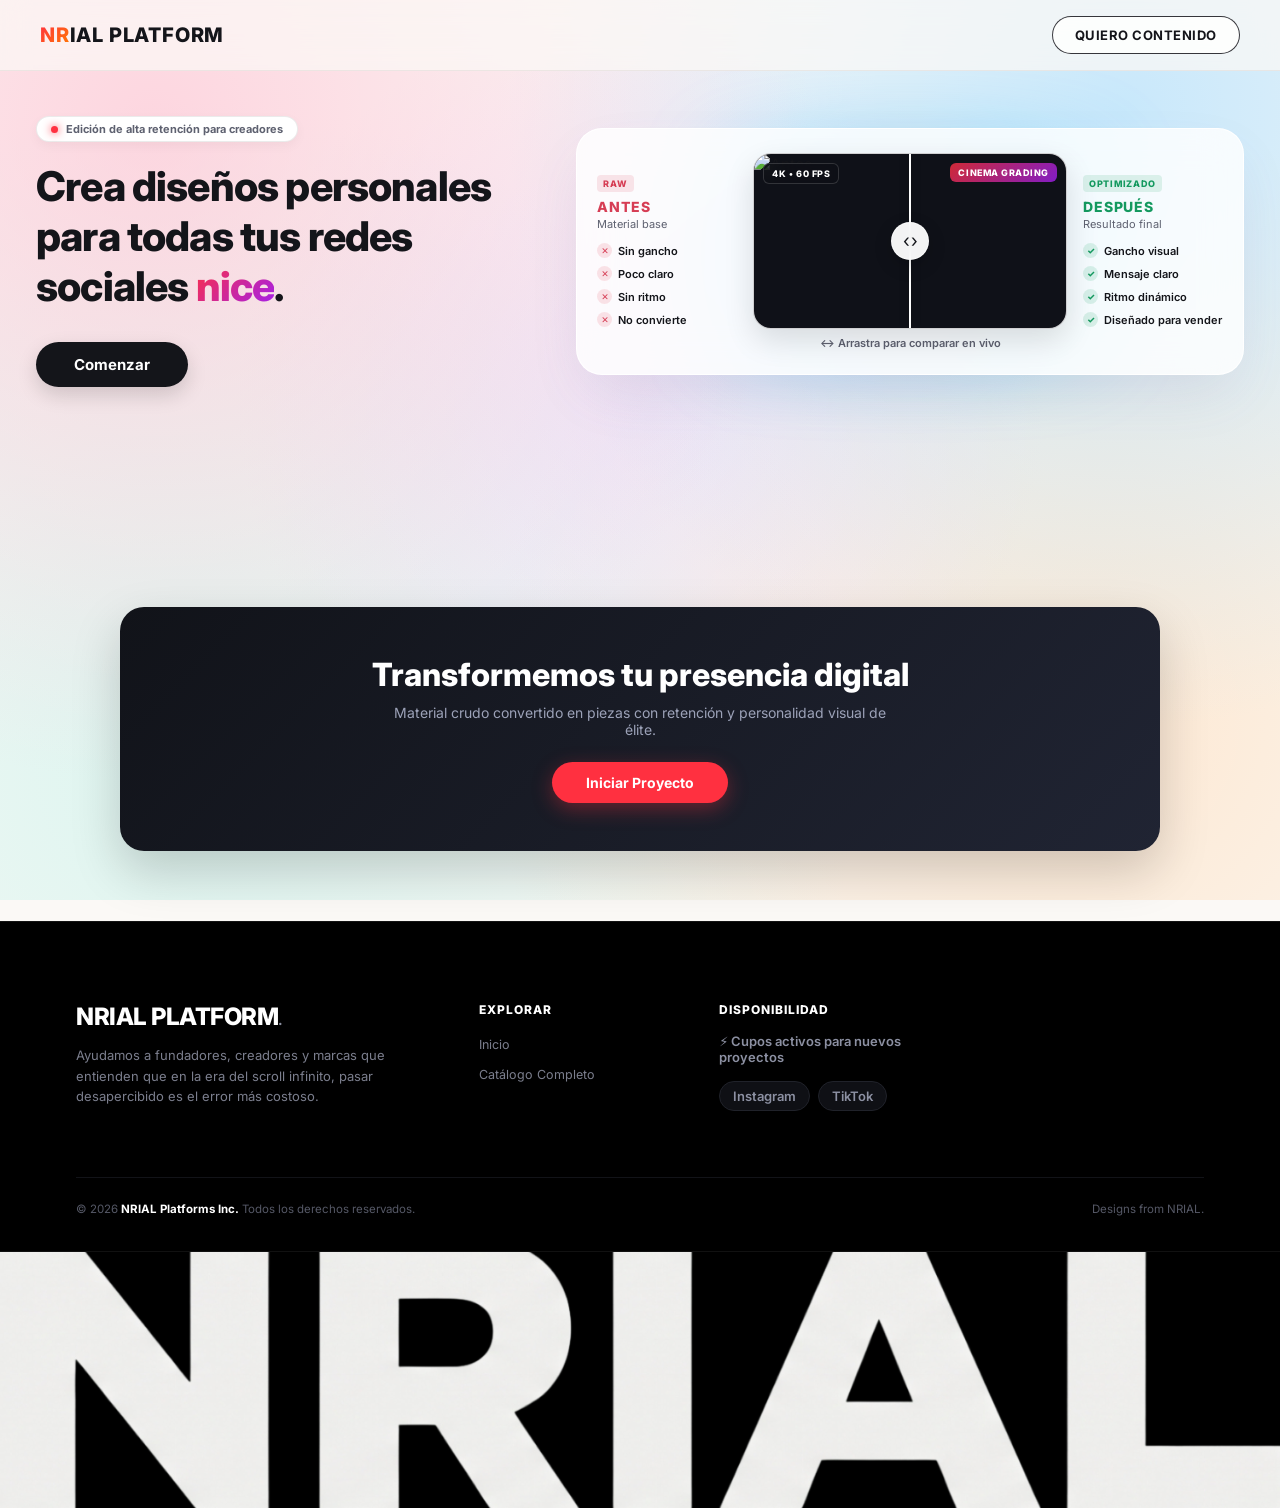
==== commit bb9c2c1e: "ULTIME" ====
--- a/index.html
+++ b/index.html
@@ -38,7 +38,7 @@
           <span>Edición de alta retención para creadores</span>
         </div>
         <h1 class="hero-title">
-          Crea diseños personales para todas tus redes sociales trabajamos de la mejor manera para que tengas un perfil <span class="highlight-gradient">nice</span>.
+          Crea diseños personales para todas tus redes sociales <span class="highlight-gradient">nice</span>.
         </h1>
         <div class="hero-action">
           <a href="#galeria" class="btn-start">Comenzar</a>
@@ -155,10 +155,6 @@
             <p class="footer-manifesto">
               Ayudamos a fundadores, creadores y marcas que entienden que en la era del scroll infinito, pasar desapercibido es el error más costoso.
             </p>
-            <div class="system-status">
-              <span class="status-indicator"></span>
-              <span class="status-text">Cloudflare R2 Bucket: Conectado</span>
-            </div>
           </div>
 
           <!-- Enlaces -->
@@ -167,17 +163,6 @@
             <ul class="col-links">
               <li><a href="index.html">Inicio</a></li>
               <li><a href="galeria.html">Catálogo Completo</a></li>
-              <li><a href="admin.html">Panel de Creador (Admin)</a></li>
-            </ul>
-          </div>
-
-          <!-- Formatos -->
-          <div class="footer-col">
-            <h4 class="col-title">Formatos</h4>
-            <ul class="col-links">
-              <li><span>Short-Form Vertical (9:16)</span></li>
-              <li><span>Cortes Horizontales (16:9)</span></li>
-              <li><span>Diseño de Sonido Frecuencial</span></li>
             </ul>
           </div>
 
@@ -190,7 +175,6 @@
             <div class="social-pills">
               <a href="https://instagram.com" target="_blank" rel="noopener" class="social-pill">Instagram</a>
               <a href="https://tiktok.com" target="_blank" rel="noopener" class="social-pill">TikTok</a>
-              <a href="https://youtube.com" target="_blank" rel="noopener" class="social-pill">YouTube</a>
             </div>
           </div>
         </div>
@@ -201,7 +185,7 @@
             © 2026 <strong>NRIAL Platforms Inc.</strong> Todos los derechos reservados.
           </div>
           <div class="signature">
-            Crafted with obsession for high retention & aesthetics.
+            Designs from NRIAL.
           </div>
         </div>
       </div>
